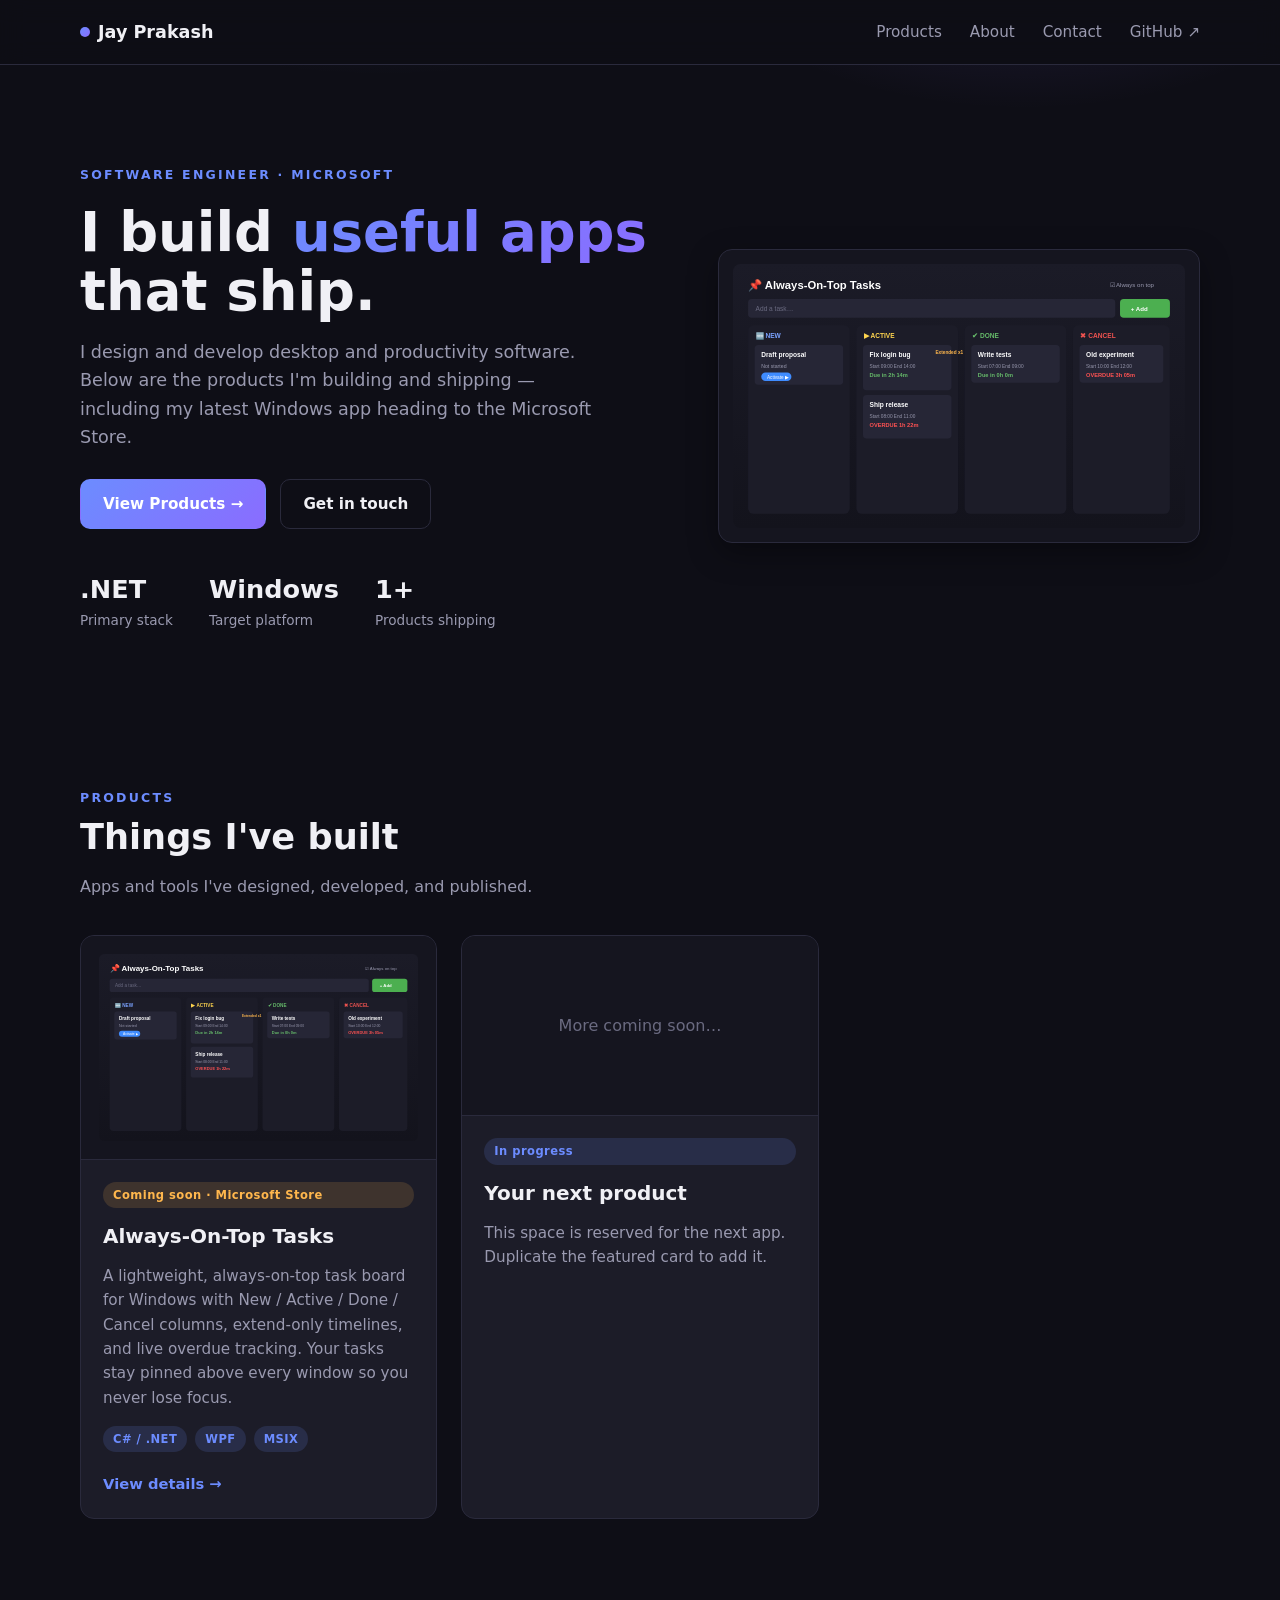
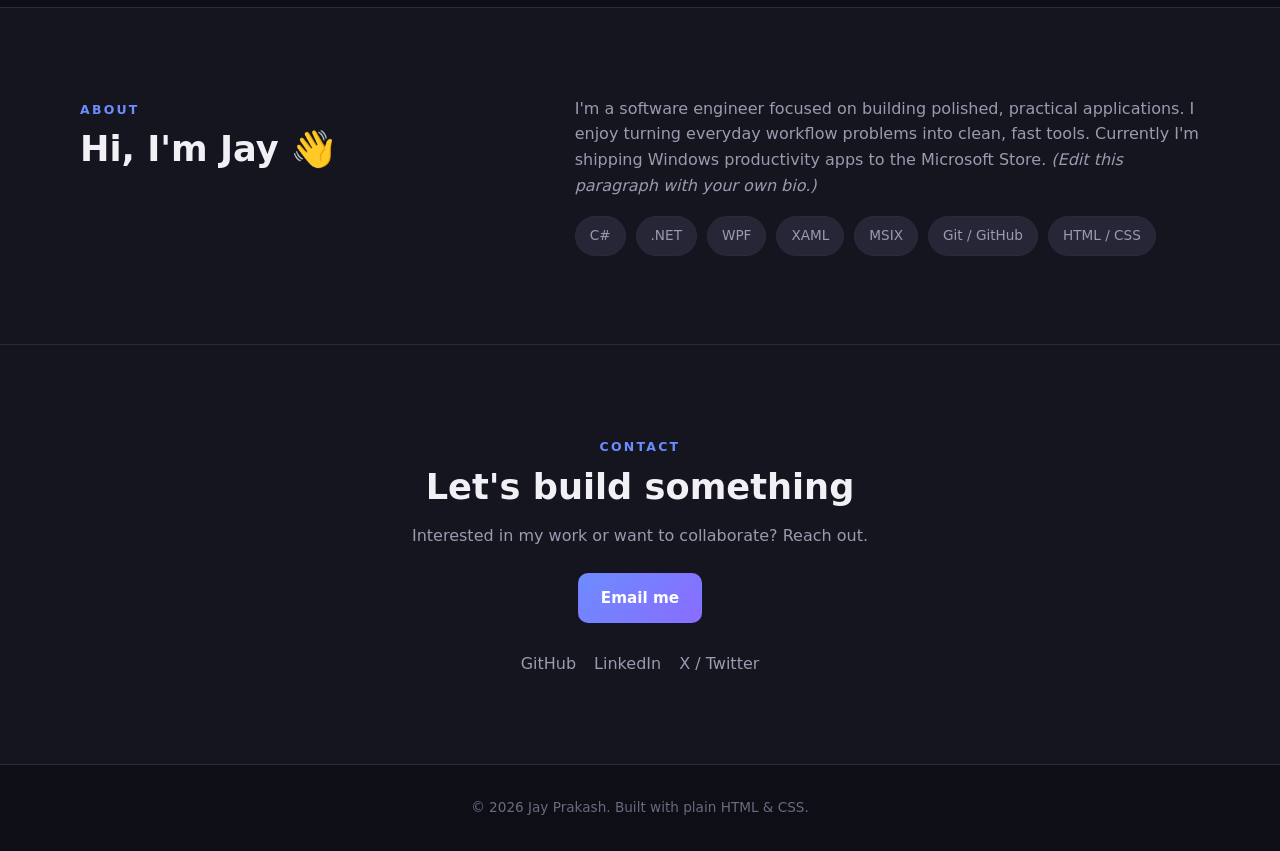
==== index.html @ a4ff6af4 "Add portfolio site with product page for Always-On-Top Tasks Co-authored-by: Copilot <223556219+Copi" ====
<!DOCTYPE html>
<html lang="en">
<head>
  <meta charset="UTF-8" />
  <meta name="viewport" content="width=device-width, initial-scale=1.0" />
  <title>Jay Prakash — Software Engineer & App Developer</title>
  <meta name="description" content="Portfolio of Jay Prakash. Products, apps, and projects including Always-On-Top Tasks for Windows." />
  <link rel="stylesheet" href="styles.css" />
  <link rel="icon" href="data:image/svg+xml,<svg xmlns='http://www.w3.org/2000/svg' viewBox='0 0 100 100'><text y='.9em' font-size='90'>📌</text></svg>" />
</head>
<body>

  <!-- ===== Nav ===== -->
  <header class="nav">
    <div class="container nav-inner">
      <a href="#home" class="brand"><span class="dot"></span> Jay Prakash</a>
      <nav class="nav-links" id="navLinks">
        <a href="#products">Products</a>
        <a href="#about">About</a>
        <a href="#contact">Contact</a>
        <a href="https://github.com/iam-jay" target="_blank" rel="noopener">GitHub ↗</a>
      </nav>
      <button class="nav-toggle" id="navToggle" aria-label="Toggle menu">☰</button>
    </div>
  </header>

  <!-- ===== Hero ===== -->
  <section class="hero" id="home">
    <div class="container hero-grid">
      <div>
        <span class="eyebrow">Software Engineer · Microsoft</span>
        <h1>I build <span class="grad">useful apps</span> that ship.</h1>
        <p class="lead">
          I design and develop desktop and productivity software. Below are the products
          I'm building and shipping — including my latest Windows app heading to the Microsoft Store.
        </p>
        <div class="hero-cta">
          <a href="#products" class="btn btn-primary">View Products →</a>
          <a href="#contact" class="btn btn-ghost">Get in touch</a>
        </div>
        <div class="stats">
          <div class="stat"><div class="num">.NET</div><div class="lbl">Primary stack</div></div>
          <div class="stat"><div class="num">Windows</div><div class="lbl">Target platform</div></div>
          <div class="stat"><div class="num">1+</div><div class="lbl">Products shipping</div></div>
        </div>
      </div>
      <div class="hero-visual">
        <img src="assets/app-mockup.svg" alt="Preview of the Always-On-Top Tasks app" />
      </div>
    </div>
  </section>

  <!-- ===== Products ===== -->
  <section class="section" id="products">
    <div class="container">
      <div class="products-head">
        <div>
          <span class="eyebrow">Products</span>
          <h2 class="section-title">Things I've built</h2>
          <p class="section-sub">Apps and tools I've designed, developed, and published.</p>
        </div>
      </div>

      <div class="product-grid">

        <!-- Featured product -->
        <article class="product-card">
          <div class="product-thumb">
            <img src="assets/app-mockup.svg" alt="Always-On-Top Tasks app preview" />
          </div>
          <div class="product-body">
            <span class="badge badge-soon">Coming soon · Microsoft Store</span>
            <h3>Always-On-Top Tasks</h3>
            <p>
              A lightweight, always-on-top task board for Windows with New / Active / Done / Cancel
              columns, extend-only timelines, and live overdue tracking. Your tasks stay pinned above
              every window so you never lose focus.
            </p>
            <div class="tag-row">
              <span class="badge badge-tech">C# / .NET</span>
              <span class="badge badge-tech">WPF</span>
              <span class="badge badge-tech">MSIX</span>
            </div>
            <div class="product-actions">
              <a href="products/always-on-top-tasks.html" class="link-arrow">View details →</a>
            </div>
          </div>
        </article>

        <!-- Placeholder for future product -->
        <article class="product-card">
          <div class="product-thumb" style="display:flex;align-items:center;justify-content:center;min-height:180px;color:var(--muted-2);">
            <span>More coming soon…</span>
          </div>
          <div class="product-body">
            <span class="badge badge-tech">In progress</span>
            <h3>Your next product</h3>
            <p>This space is reserved for the next app. Duplicate the featured card to add it.</p>
          </div>
        </article>

      </div>
    </div>
  </section>

  <!-- ===== About ===== -->
  <section class="section" id="about" style="background:var(--bg-soft);border-top:1px solid var(--border);">
    <div class="container about-grid">
      <div>
        <span class="eyebrow">About</span>
        <h2 class="section-title">Hi, I'm Jay 👋</h2>
      </div>
      <div>
        <p style="color:var(--muted);">
          I'm a software engineer focused on building polished, practical applications.
          I enjoy turning everyday workflow problems into clean, fast tools. Currently I'm
          shipping Windows productivity apps to the Microsoft Store.
          <em>(Edit this paragraph with your own bio.)</em>
        </p>
        <div class="skills">
          <span class="chip">C#</span>
          <span class="chip">.NET</span>
          <span class="chip">WPF</span>
          <span class="chip">XAML</span>
          <span class="chip">MSIX</span>
          <span class="chip">Git / GitHub</span>
          <span class="chip">HTML / CSS</span>
        </div>
      </div>
    </div>
  </section>

  <!-- ===== Contact ===== -->
  <section class="section contact" id="contact">
    <div class="container">
      <span class="eyebrow">Contact</span>
      <h2 class="section-title">Let's build something</h2>
      <p class="section-sub" style="margin-inline:auto;">
        Interested in my work or want to collaborate? Reach out.
      </p>
      <a href="mailto:your-email@example.com" class="btn btn-primary">Email me</a>
      <div class="social">
        <a href="https://github.com/iam-jay" target="_blank" rel="noopener">GitHub</a>
        <a href="https://www.linkedin.com/in/your-handle" target="_blank" rel="noopener">LinkedIn</a>
        <a href="https://twitter.com/your-handle" target="_blank" rel="noopener">X / Twitter</a>
      </div>
    </div>
  </section>

  <footer class="footer">
    <div class="container">© <span id="year"></span> Jay Prakash. Built with plain HTML & CSS.</div>
  </footer>

  <script src="script.js"></script>
</body>
</html>
---- styles.css ----
:root {
  --bg: #0e0e16;
  --bg-soft: #15151f;
  --card: #1c1c28;
  --card-2: #262636;
  --text: #f0f0f5;
  --muted: #9a9ab0;
  --muted-2: #6a6a80;
  --accent: #6c8cff;
  --accent-2: #8a6cff;
  --green: #4caf50;
  --border: #2a2a3c;
  --radius: 14px;
  --shadow: 0 10px 30px rgba(0, 0, 0, .35);
}

* { box-sizing: border-box; margin: 0; padding: 0; }

html { scroll-behavior: smooth; }

body {
  font-family: "Segoe UI", system-ui, -apple-system, Arial, sans-serif;
  background: var(--bg);
  color: var(--text);
  line-height: 1.6;
  -webkit-font-smoothing: antialiased;
}

a { color: inherit; text-decoration: none; }
img, svg { max-width: 100%; display: block; }

.container { width: min(1120px, 92%); margin-inline: auto; }
.section { padding: 88px 0; }
.section-title { font-size: clamp(1.6rem, 3vw, 2.2rem); font-weight: 800; }
.section-sub { color: var(--muted); margin-top: 8px; max-width: 620px; }
.eyebrow {
  text-transform: uppercase; letter-spacing: .18em; font-size: .78rem;
  font-weight: 700; color: var(--accent);
}

/* ---------- Nav ---------- */
.nav {
  position: sticky; top: 0; z-index: 50;
  backdrop-filter: blur(12px);
  background: rgba(14, 14, 22, .72);
  border-bottom: 1px solid var(--border);
}
.nav-inner { display: flex; align-items: center; justify-content: space-between; height: 64px; }
.brand { font-weight: 800; font-size: 1.1rem; display: flex; align-items: center; gap: 8px; }
.brand .dot { width: 10px; height: 10px; border-radius: 50%; background: linear-gradient(135deg, var(--accent), var(--accent-2)); }
.nav-links { display: flex; gap: 28px; align-items: center; }
.nav-links a { color: var(--muted); font-weight: 500; font-size: .95rem; transition: color .2s; }
.nav-links a:hover { color: var(--text); }
.nav-toggle { display: none; background: none; border: 0; color: var(--text); font-size: 1.5rem; cursor: pointer; }

/* ---------- Buttons ---------- */
.btn {
  display: inline-flex; align-items: center; gap: 8px;
  padding: 12px 22px; border-radius: 10px; font-weight: 600; font-size: .95rem;
  border: 1px solid transparent; cursor: pointer; transition: transform .15s, background .2s, border-color .2s;
}
.btn:hover { transform: translateY(-2px); }
.btn-primary { background: linear-gradient(135deg, var(--accent), var(--accent-2)); color: #fff; }
.btn-ghost { background: transparent; border-color: var(--border); color: var(--text); }
.btn-ghost:hover { border-color: var(--accent); }

/* ---------- Hero ---------- */
.hero { padding: 96px 0 64px; position: relative; overflow: hidden; }
.hero::before {
  content: ""; position: absolute; inset: -200px 0 auto 0; height: 480px;
  background: radial-gradient(600px 300px at 30% 0%, rgba(108, 140, 255, .22), transparent 70%),
              radial-gradient(500px 280px at 80% 10%, rgba(138, 108, 255, .18), transparent 70%);
  pointer-events: none;
}
.hero-grid { display: grid; grid-template-columns: 1.1fr .9fr; gap: 48px; align-items: center; position: relative; }
.hero h1 { font-size: clamp(2.2rem, 5vw, 3.4rem); line-height: 1.1; font-weight: 800; margin: 16px 0; }
.hero h1 .grad { background: linear-gradient(135deg, var(--accent), var(--accent-2)); -webkit-background-clip: text; background-clip: text; color: transparent; }
.hero p.lead { color: var(--muted); font-size: 1.1rem; max-width: 540px; }
.hero-cta { display: flex; gap: 14px; margin-top: 28px; flex-wrap: wrap; }
.hero-visual { background: var(--bg-soft); border: 1px solid var(--border); border-radius: var(--radius); padding: 14px; box-shadow: var(--shadow); }

/* ---------- Stats ---------- */
.stats { display: flex; gap: 36px; margin-top: 40px; flex-wrap: wrap; }
.stat .num { font-size: 1.6rem; font-weight: 800; }
.stat .lbl { color: var(--muted); font-size: .85rem; }

/* ---------- Products ---------- */
.products-head { display: flex; justify-content: space-between; align-items: end; flex-wrap: wrap; gap: 16px; margin-bottom: 36px; }
.product-grid { display: grid; grid-template-columns: repeat(auto-fill, minmax(320px, 1fr)); gap: 24px; }
.product-card {
  background: var(--card); border: 1px solid var(--border); border-radius: var(--radius);
  overflow: hidden; transition: transform .2s, border-color .2s; display: flex; flex-direction: column;
}
.product-card:hover { transform: translateY(-6px); border-color: var(--accent); }
.product-thumb { background: var(--bg-soft); border-bottom: 1px solid var(--border); padding: 18px; }
.product-body { padding: 22px; display: flex; flex-direction: column; gap: 12px; flex: 1; }
.badge { display: inline-block; font-size: .72rem; font-weight: 700; letter-spacing: .04em;
  padding: 4px 10px; border-radius: 999px; }
.badge-soon { background: rgba(255, 183, 77, .15); color: #ffb74d; }
.badge-live { background: rgba(76, 175, 80, .15); color: #66bb6a; }
.badge-tech { background: rgba(108, 140, 255, .15); color: var(--accent); }
.product-body h3 { font-size: 1.25rem; }
.product-body p { color: var(--muted); font-size: .95rem; }
.tag-row { display: flex; flex-wrap: wrap; gap: 8px; margin-top: 4px; }
.product-actions { margin-top: auto; display: flex; gap: 12px; padding-top: 8px; flex-wrap: wrap; }
.link-arrow { color: var(--accent); font-weight: 600; font-size: .92rem; display: inline-flex; gap: 6px; align-items: center; }

/* ---------- Store badge ---------- */
.store-badge {
  display: inline-flex; align-items: center; gap: 10px; padding: 10px 18px;
  background: #000; border: 1px solid #333; border-radius: 10px; color: #fff;
  transition: transform .15s, border-color .2s;
}
.store-badge:hover { transform: translateY(-2px); border-color: var(--accent); }
.store-badge .ms-logo { width: 22px; height: 22px; }
.store-badge small { display: block; font-size: .65rem; color: #bbb; line-height: 1; }
.store-badge strong { font-size: .95rem; line-height: 1.2; }

/* ---------- About ---------- */
.about-grid { display: grid; grid-template-columns: 1fr 1.4fr; gap: 48px; align-items: start; }
.skills { display: flex; flex-wrap: wrap; gap: 10px; margin-top: 18px; }
.chip { background: var(--card-2); border: 1px solid var(--border); padding: 8px 14px; border-radius: 999px; font-size: .85rem; color: var(--muted); }

/* ---------- Contact ---------- */
.contact { text-align: center; background: var(--bg-soft); border-top: 1px solid var(--border); border-bottom: 1px solid var(--border); }
.contact .btn { margin-top: 24px; }
.social { display: flex; gap: 18px; justify-content: center; margin-top: 28px; }
.social a { color: var(--muted); transition: color .2s, transform .15s; }
.social a:hover { color: var(--text); transform: translateY(-2px); }

/* ---------- Footer ---------- */
.footer { padding: 32px 0; text-align: center; color: var(--muted-2); font-size: .85rem; }

/* ---------- Product detail page ---------- */
.detail-hero { padding: 64px 0 32px; }
.breadcrumb { color: var(--muted); font-size: .9rem; margin-bottom: 18px; }
.breadcrumb a { color: var(--accent); }
.detail-grid { display: grid; grid-template-columns: 1.05fr .95fr; gap: 48px; align-items: start; }
.feature-list { list-style: none; display: grid; gap: 14px; margin-top: 8px; }
.feature-list li { display: flex; gap: 12px; align-items: flex-start; color: var(--muted); }
.feature-list .ic { color: var(--green); font-weight: 800; }
.panel { background: var(--card); border: 1px solid var(--border); border-radius: var(--radius); padding: 26px; }
.kv { display: grid; grid-template-columns: auto 1fr; gap: 8px 18px; font-size: .92rem; margin-top: 10px; }
.kv dt { color: var(--muted-2); }
.kv dd { color: var(--text); }

/* ---------- Responsive ---------- */
@media (max-width: 860px) {
  .hero-grid, .about-grid, .detail-grid { grid-template-columns: 1fr; }
  .nav-links { display: none; position: absolute; top: 64px; left: 0; right: 0;
    flex-direction: column; gap: 0; background: var(--bg-soft); border-bottom: 1px solid var(--border); }
  .nav-links.open { display: flex; }
  .nav-links a { padding: 14px 6%; border-top: 1px solid var(--border); }
  .nav-toggle { display: block; }
}
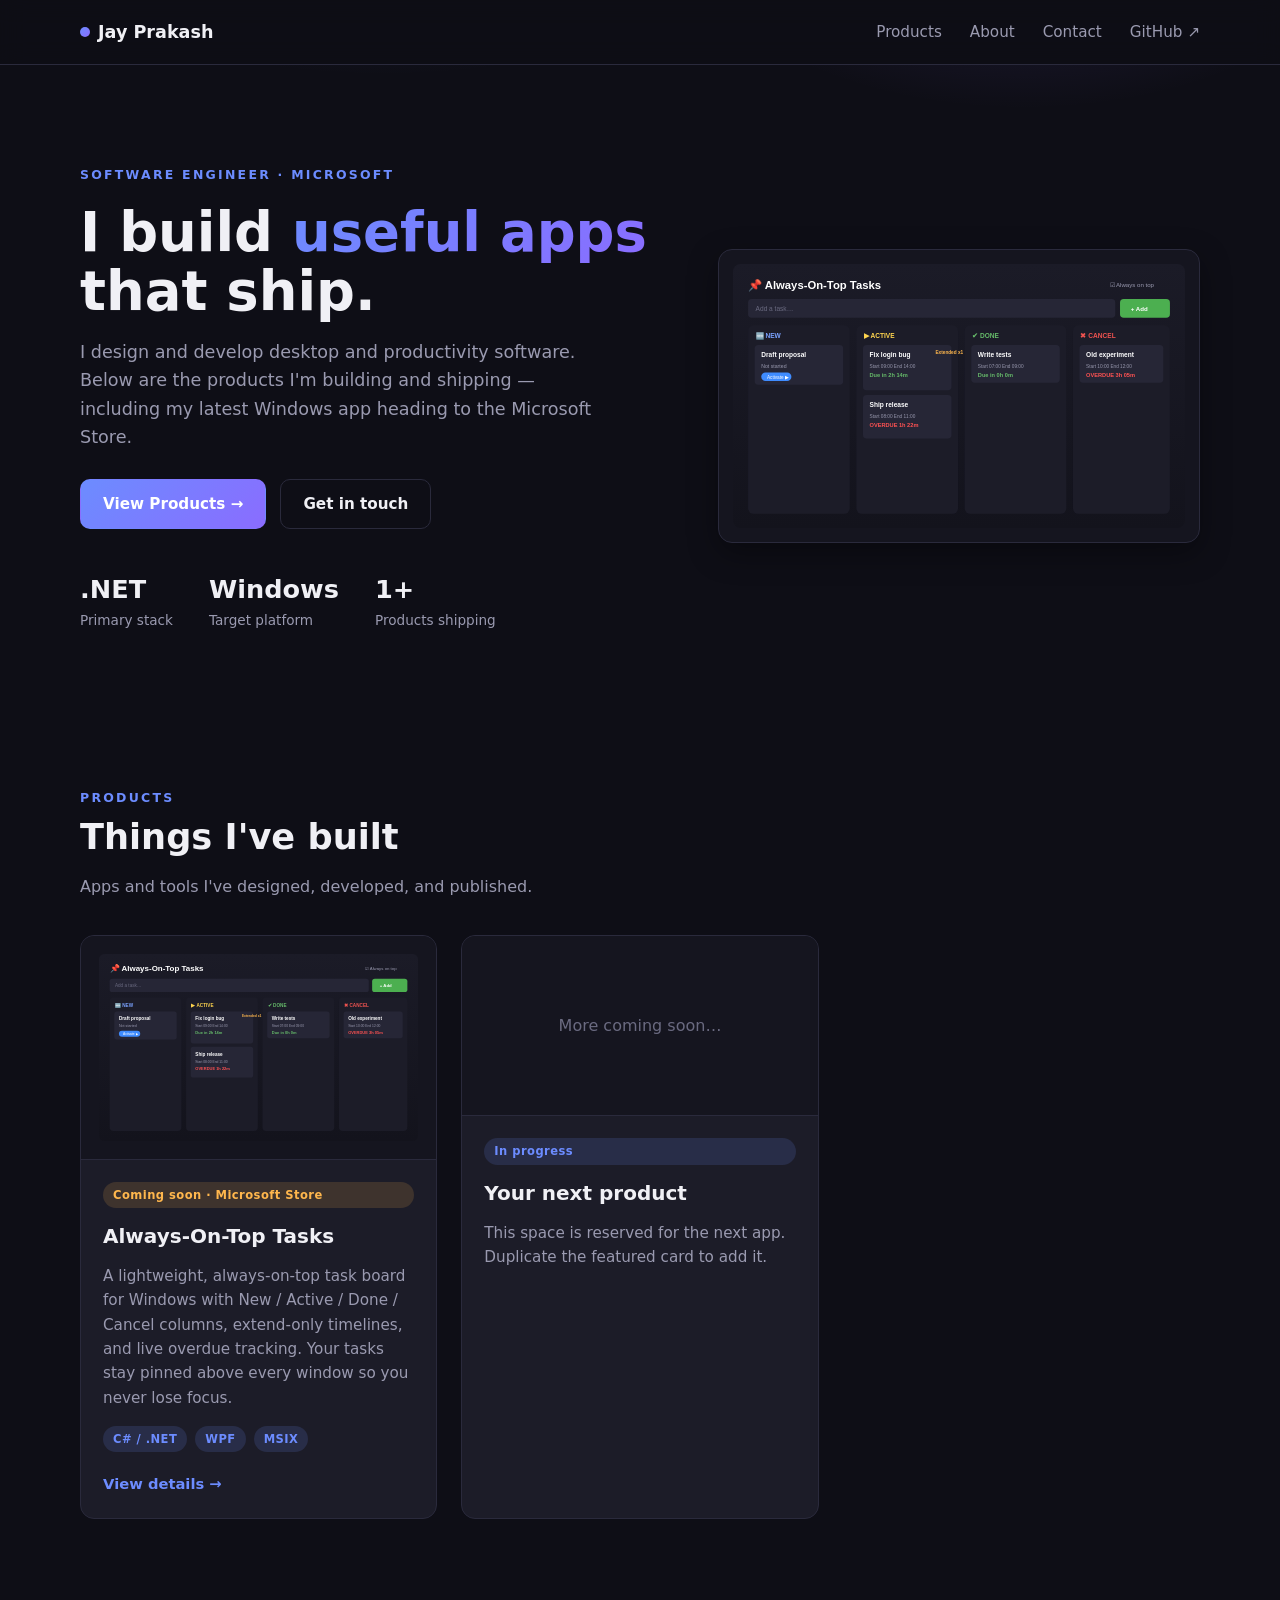
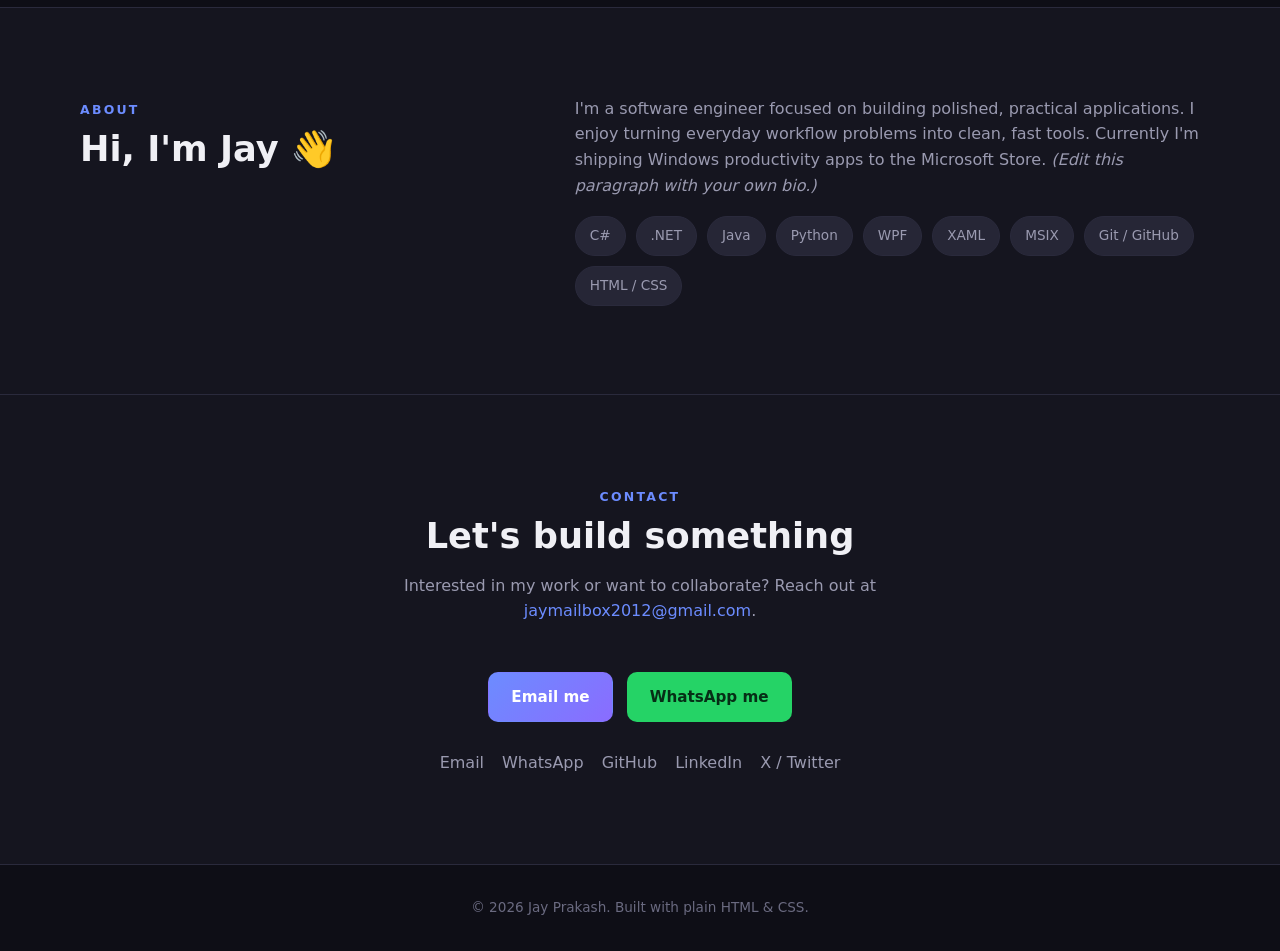
==== commit 97ef6880: "Add Java/Python skills, real email, and WhatsApp contact Co-authored-by: Copilot <223556219+Copilot@" ====
--- a/index.html
+++ b/index.html
@@ -120,6 +120,8 @@
         <div class="skills">
           <span class="chip">C#</span>
           <span class="chip">.NET</span>
+          <span class="chip">Java</span>
+          <span class="chip">Python</span>
           <span class="chip">WPF</span>
           <span class="chip">XAML</span>
           <span class="chip">MSIX</span>
@@ -136,10 +138,16 @@
       <span class="eyebrow">Contact</span>
       <h2 class="section-title">Let's build something</h2>
       <p class="section-sub" style="margin-inline:auto;">
-        Interested in my work or want to collaborate? Reach out.
+        Interested in my work or want to collaborate? Reach out at
+        <a href="mailto:jaymailbox2012@gmail.com" style="color:var(--accent);">jaymailbox2012@gmail.com</a>.
       </p>
-      <a href="mailto:your-email@example.com" class="btn btn-primary">Email me</a>
+      <div style="display:flex;gap:14px;justify-content:center;flex-wrap:wrap;margin-top:24px;">
+        <a href="mailto:jaymailbox2012@gmail.com" class="btn btn-primary">Email me</a>
+        <a href="https://wa.me/917795540204" target="_blank" rel="noopener" class="btn" style="background:#25D366;color:#062e16;">WhatsApp me</a>
+      </div>
       <div class="social">
+        <a href="mailto:jaymailbox2012@gmail.com">Email</a>
+        <a href="https://wa.me/917795540204" target="_blank" rel="noopener">WhatsApp</a>
         <a href="https://github.com/iam-jay" target="_blank" rel="noopener">GitHub</a>
         <a href="https://www.linkedin.com/in/your-handle" target="_blank" rel="noopener">LinkedIn</a>
         <a href="https://twitter.com/your-handle" target="_blank" rel="noopener">X / Twitter</a>
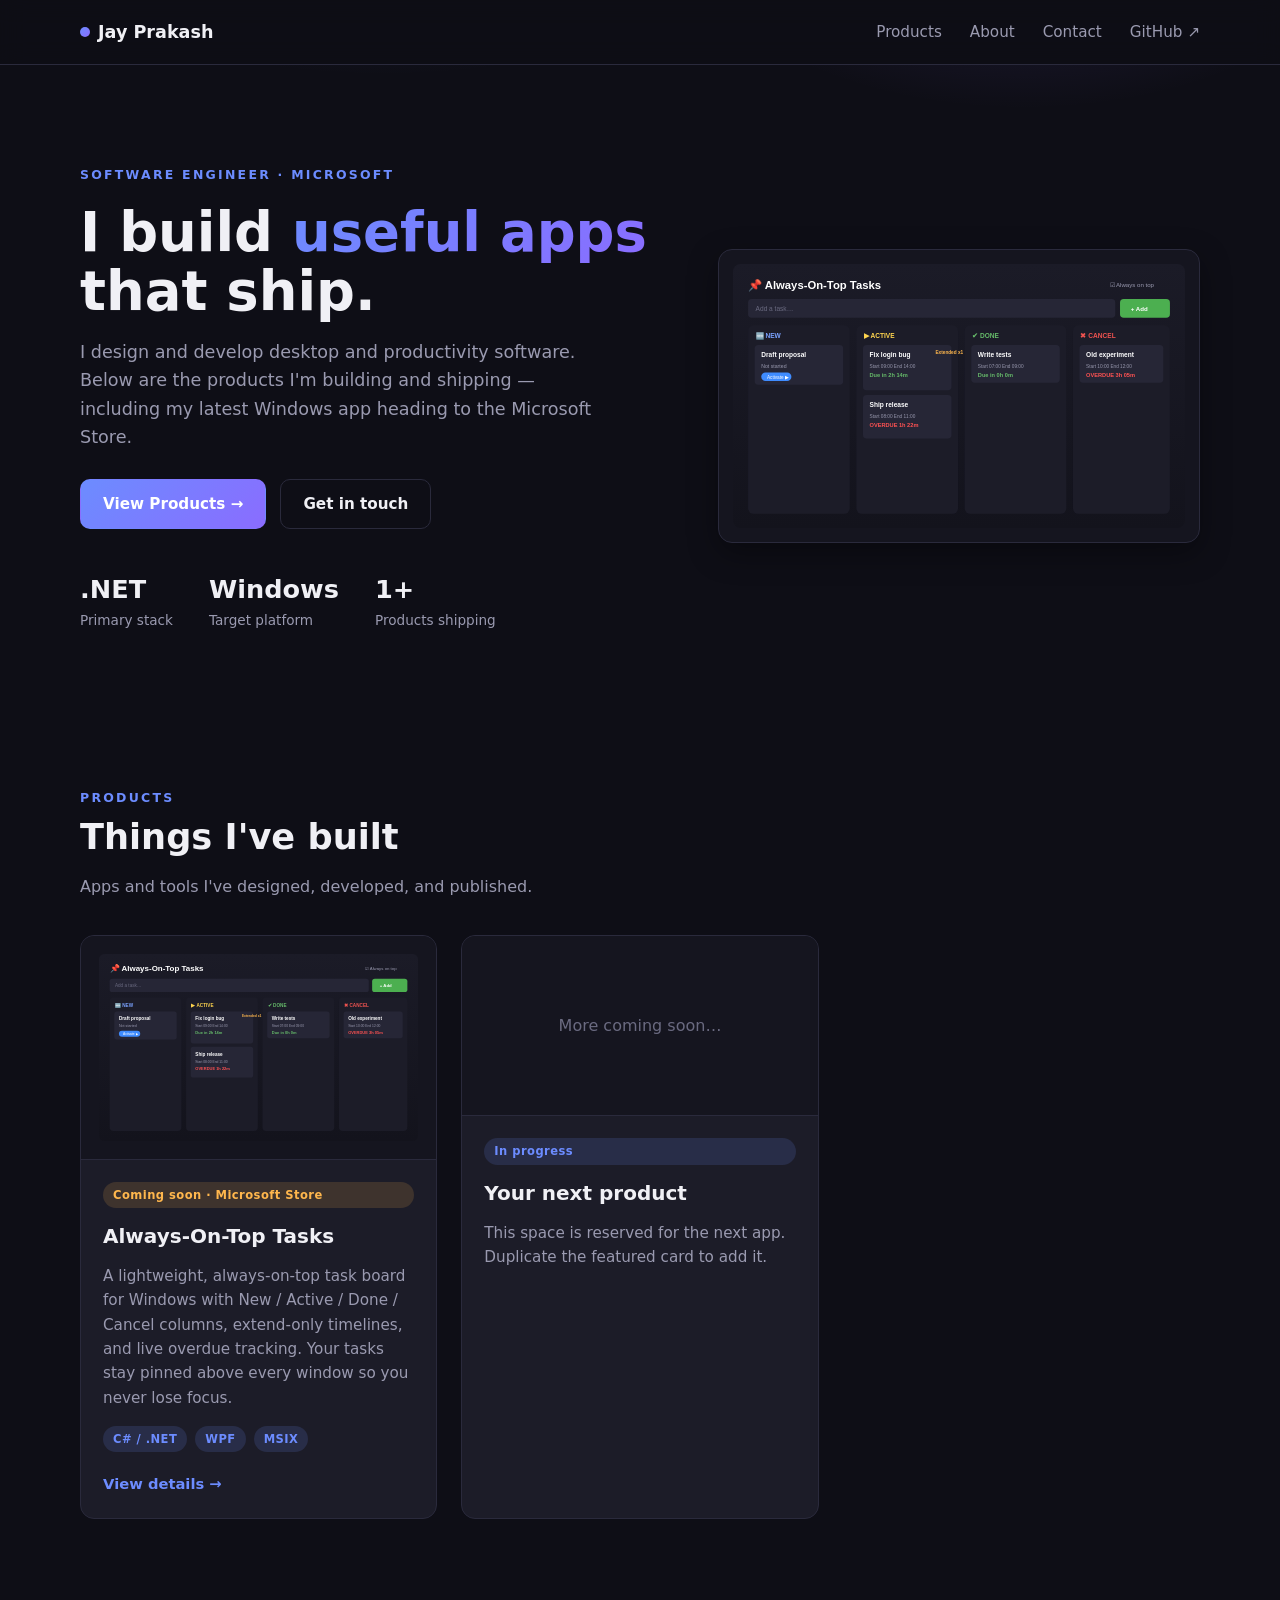
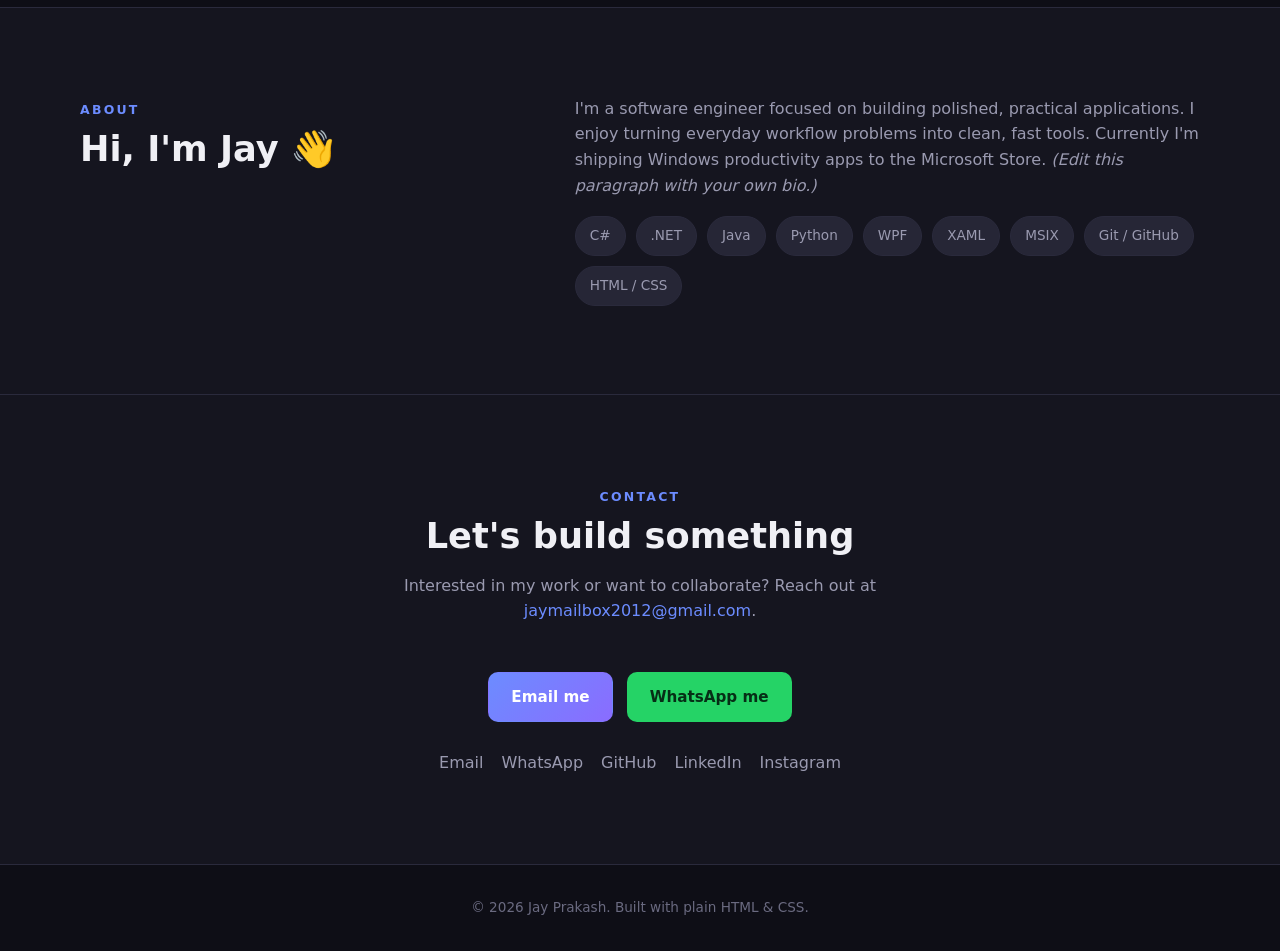
==== commit 21e25e48: "Update LinkedIn handle, add Instagram, remove Twitter Co-authored-by: Copilot <223556219+Copilot@use" ====
--- a/index.html
+++ b/index.html
@@ -149,8 +149,8 @@
         <a href="mailto:jaymailbox2012@gmail.com">Email</a>
         <a href="https://wa.me/917795540204" target="_blank" rel="noopener">WhatsApp</a>
         <a href="https://github.com/iam-jay" target="_blank" rel="noopener">GitHub</a>
-        <a href="https://www.linkedin.com/in/your-handle" target="_blank" rel="noopener">LinkedIn</a>
-        <a href="https://twitter.com/your-handle" target="_blank" rel="noopener">X / Twitter</a>
+        <a href="https://www.linkedin.com/in/jayiiita" target="_blank" rel="noopener">LinkedIn</a>
+        <a href="https://www.instagram.com/jayprakashstar" target="_blank" rel="noopener">Instagram</a>
       </div>
     </div>
   </section>
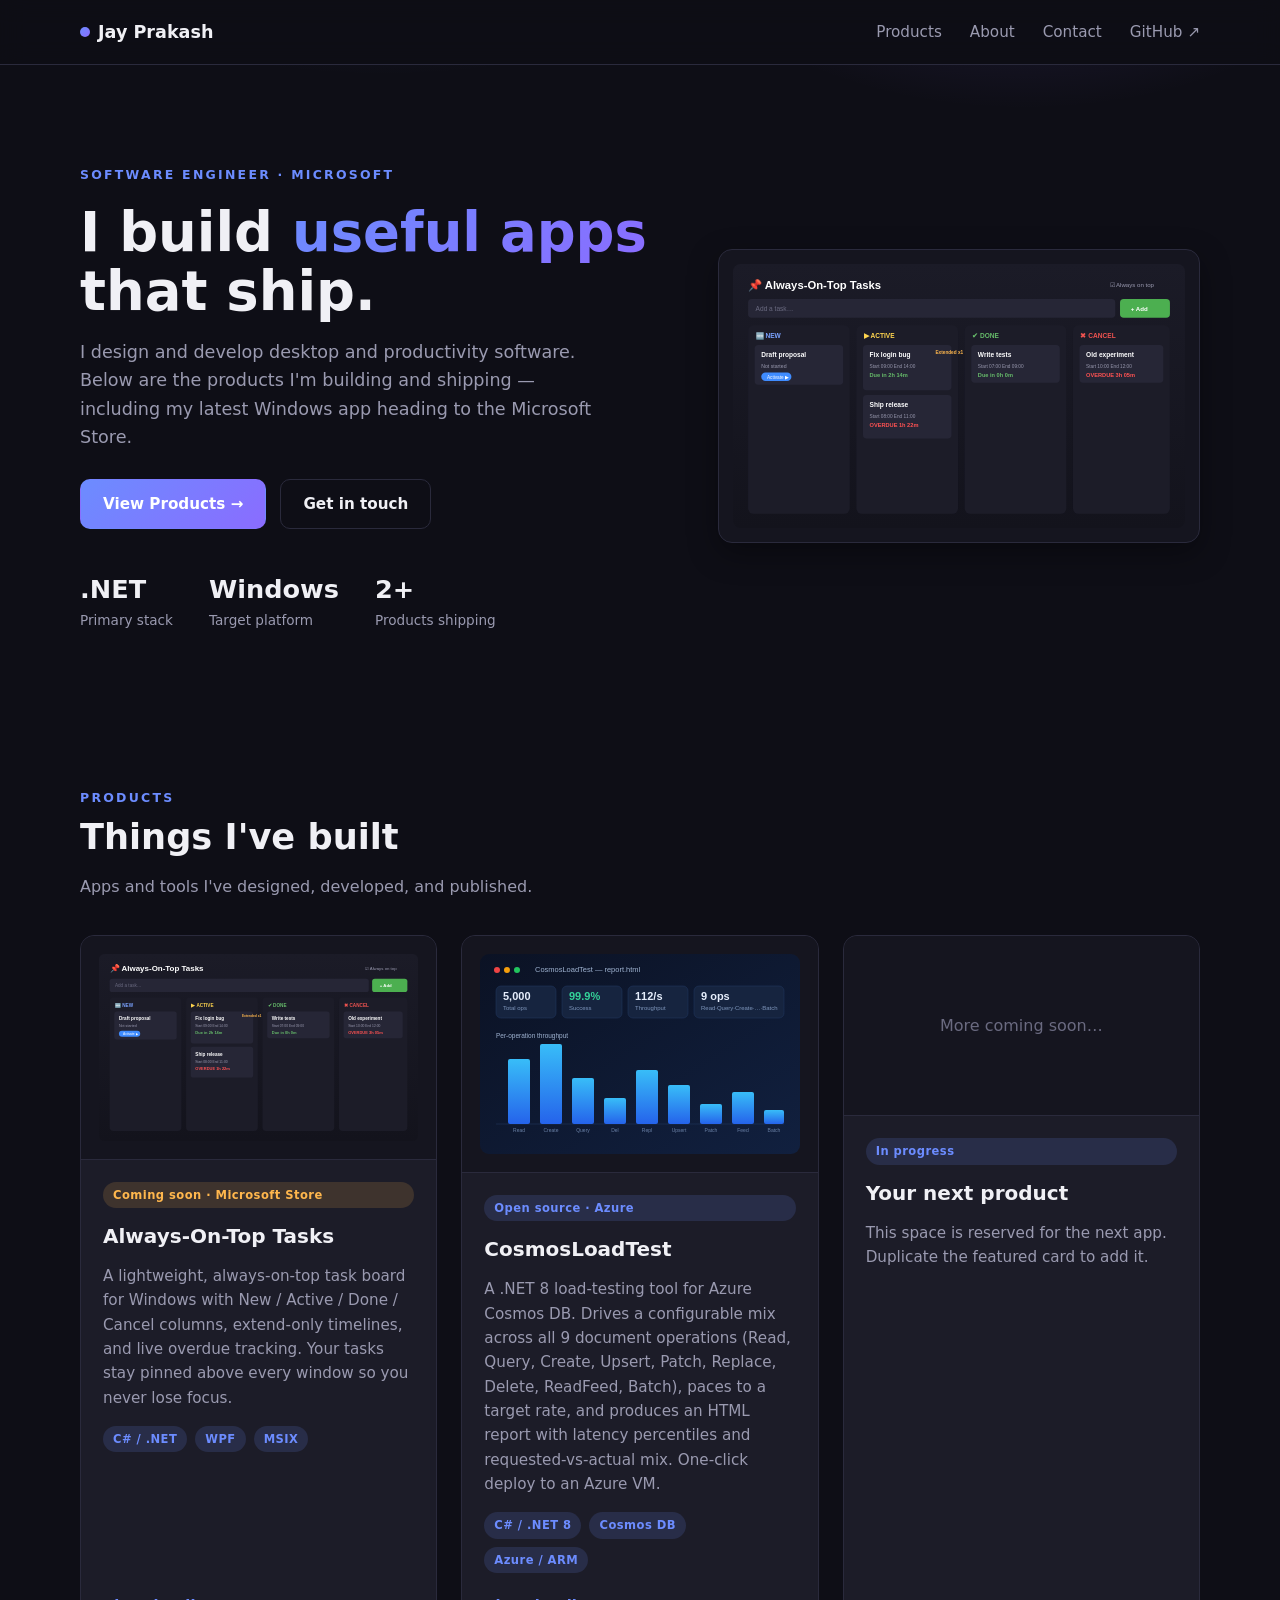
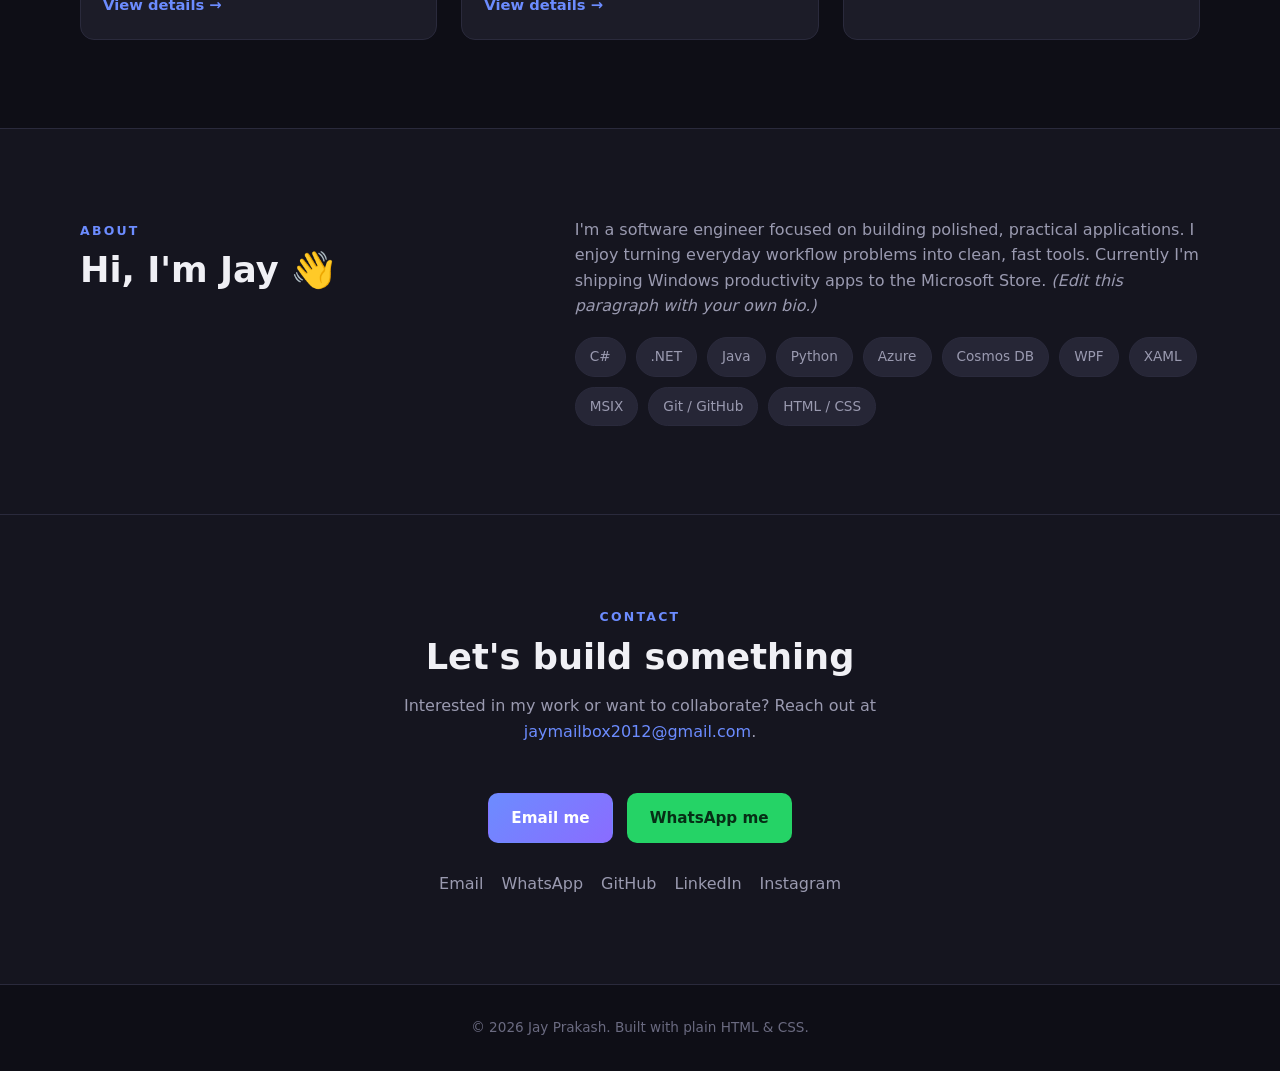
==== commit ca44fde9: "Add CosmosLoadTest project to portfolio New product card on the homepage, a detail page (products/co" ====
--- a/index.html
+++ b/index.html
@@ -41,7 +41,7 @@
         <div class="stats">
           <div class="stat"><div class="num">.NET</div><div class="lbl">Primary stack</div></div>
           <div class="stat"><div class="num">Windows</div><div class="lbl">Target platform</div></div>
-          <div class="stat"><div class="num">1+</div><div class="lbl">Products shipping</div></div>
+          <div class="stat"><div class="num">2+</div><div class="lbl">Products shipping</div></div>
         </div>
       </div>
       <div class="hero-visual">
@@ -87,6 +87,31 @@
           </div>
         </article>
 
+        <!-- CosmosLoadTest -->
+        <article class="product-card">
+          <div class="product-thumb">
+            <img src="assets/cosmos-load-test.svg" alt="CosmosLoadTest HTML report preview" />
+          </div>
+          <div class="product-body">
+            <span class="badge badge-tech">Open source · Azure</span>
+            <h3>CosmosLoadTest</h3>
+            <p>
+              A .NET 8 load-testing tool for Azure Cosmos DB. Drives a configurable mix
+              across all 9 document operations (Read, Query, Create, Upsert, Patch, Replace,
+              Delete, ReadFeed, Batch), paces to a target rate, and produces an HTML report
+              with latency percentiles and requested-vs-actual mix. One-click deploy to an Azure VM.
+            </p>
+            <div class="tag-row">
+              <span class="badge badge-tech">C# / .NET 8</span>
+              <span class="badge badge-tech">Cosmos DB</span>
+              <span class="badge badge-tech">Azure / ARM</span>
+            </div>
+            <div class="product-actions">
+              <a href="products/cosmos-load-test.html" class="link-arrow">View details →</a>
+            </div>
+          </div>
+        </article>
+
         <!-- Placeholder for future product -->
         <article class="product-card">
           <div class="product-thumb" style="display:flex;align-items:center;justify-content:center;min-height:180px;color:var(--muted-2);">
@@ -122,6 +147,8 @@
           <span class="chip">.NET</span>
           <span class="chip">Java</span>
           <span class="chip">Python</span>
+          <span class="chip">Azure</span>
+          <span class="chip">Cosmos DB</span>
           <span class="chip">WPF</span>
           <span class="chip">XAML</span>
           <span class="chip">MSIX</span>
